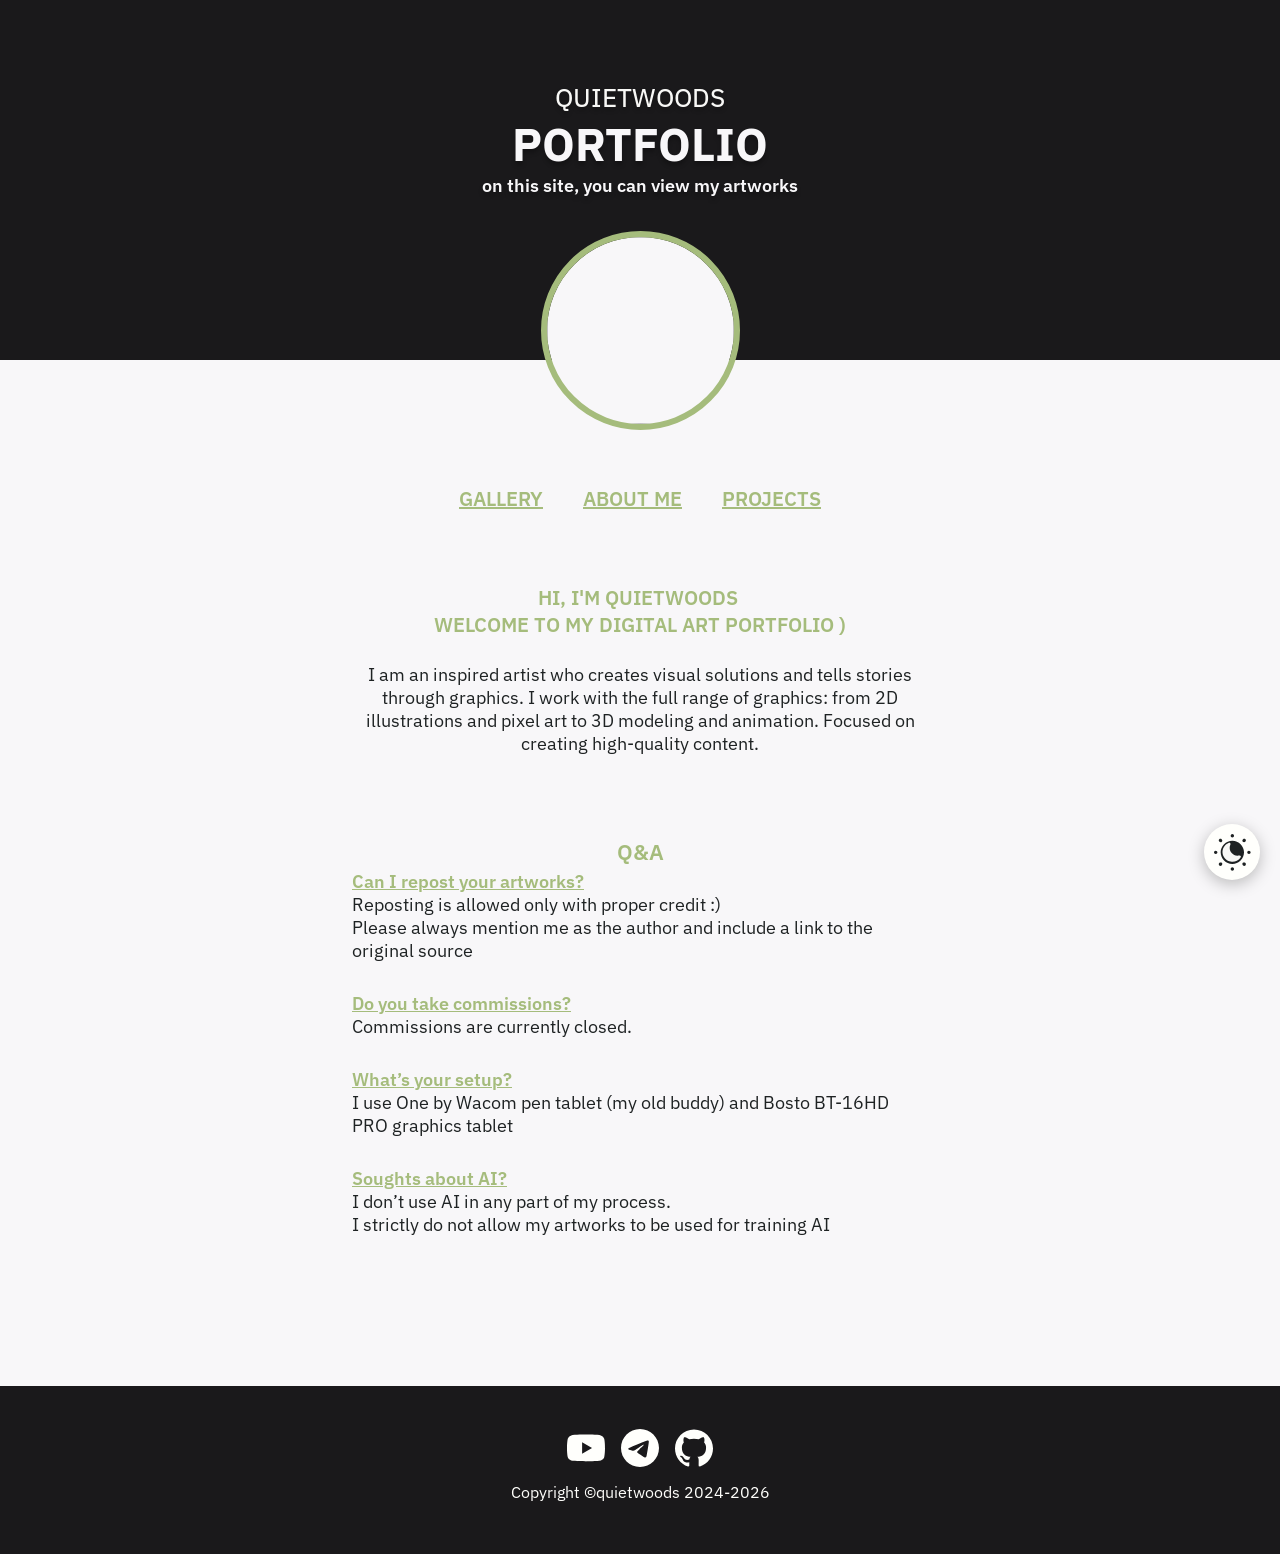
==== about_me.html @ c0ed81be "Add files via upload" ====
<html lang="en">
  <head>
    <meta charset="UTF-8" />
    <meta name="viewport" content="width=device-width, initial-scale=1.0" />
    <link rel="preconnect" href="https://fonts.googleapis.com">
    <link rel="preconnect" href="https://fonts.gstatic.com" crossorigin>
    <link href="https://fonts.googleapis.com/css2?family=IBM+Plex+Sans:ital,wght@0,100..700;1,100..700&display=swap" rel="stylesheet">

    <title>Quietwoods Portfolio</title>   
    <link rel="stylesheet" href="index.css" />
    <link rel="icon" type="image/x-icon" href="img/favicon.ico">
    <script>
      const savedTheme = localStorage.getItem('theme') || 'light';
      document.documentElement.setAttribute('data-theme', savedTheme);
    </script>
  </head>
  <body>
    <div class="desktop">
      <header class="header">
        <div class="header-background"></div>
        <div class="header-content">
          <h1 class="title">QUIETWOODS</h1>
          <h2 class="subtitle">PORTFOLIO</h2>
          <p class="description">on this site, you can view my artworks</p>
          <div class="profile-image">
            <img src="img/pfp/avatar.png">
          </div>
        </div>
      </header>

      <nav class="nav">
        <div class="nav-ellipse">
          <img src="img/pfp/avatar.png">
        </div>
        <ul class="nav-list">
          <li class="nav-item"><a href="index.html" class="nav-link">GALLERY</a></li>
          <li class="nav-item"><a href="about_me.html" class="nav-link">ABOUT ME</a></li>
          <li class="nav-item"><a href="projects.html" class="nav-link-active">PROJECTS</a></li>
        </ul>
        <div class="nav-icon" id="theme-toggle">
          <svg xmlns="http://www.w3.org/2000/svg" width="61" height="61" viewBox="0 0 61 61" fill="none" class="celestial-icon">
            <path d="M30.25 54.7803C31.7625 54.7803 33 56.0178 33 57.5303C32.9999 59.0427 31.7624 60.3896 30.25 60.3896C28.7375 60.3896 27.5 59.2625 27.5 57.75V57.5303C27.5 56.0178 28.7375 54.7803 30.25 54.7803ZM9.01953 47.6025C10.092 46.53 11.825 46.53 12.8975 47.6025C13.97 48.675 13.97 50.408 12.8975 51.4805L12.54 51.8379C12.0176 52.3602 11.3026 52.6347 10.6152 52.6348C9.90023 52.6348 9.21211 52.3604 8.66211 51.8379C7.58967 50.7654 7.58978 49.0325 8.66211 47.96L9.01953 47.6025ZM47.5752 47.6025C48.6476 46.5302 50.3797 46.5302 51.4521 47.6025L51.8096 47.96C52.8821 49.0325 52.8821 50.7654 51.8096 51.8379C51.2871 52.3601 50.5996 52.6348 49.8848 52.6348C49.17 52.6347 48.4825 52.3602 47.9326 51.8379L47.5752 51.4805C46.5027 50.408 46.5027 48.675 47.5752 47.6025ZM30.25 11C40.8815 11 49.5 19.6185 49.5 30.25C49.5 40.8815 40.8815 49.5 30.25 49.5C19.6185 49.5 11 40.8815 11 30.25C11 19.6185 19.6185 11 30.25 11ZM2.75 27.5C4.2625 27.5 5.61035 28.7375 5.61035 30.25C5.61035 31.7625 4.48223 33 2.96973 33H2.75C1.2375 33 0 31.7625 0 30.25C0 28.7375 1.2375 27.5 2.75 27.5ZM57.5303 27.5C59.0427 27.5001 60.3896 28.7376 60.3896 30.25C60.3896 31.7625 59.2625 33 57.75 33H57.5303C56.0178 33 54.7803 31.7625 54.7803 30.25C54.7803 28.7375 56.0178 27.5 57.5303 27.5ZM8.66211 8.66211C9.73455 7.58967 11.4675 7.58979 12.54 8.66211L12.8975 9.01953C13.97 10.092 13.97 11.825 12.8975 12.8975C12.375 13.4474 11.6601 13.7226 10.9727 13.7227C10.2577 13.7227 9.56953 13.4473 9.01953 12.9248L8.66211 12.54C7.58979 11.4675 7.58967 9.73455 8.66211 8.66211ZM47.9326 8.69043C49.0051 7.61793 50.7371 7.61793 51.8096 8.69043C52.8821 9.76293 52.8821 11.4949 51.8096 12.5674L51.4521 12.9248C50.9297 13.4473 50.2423 13.7227 49.5273 13.7227C48.8124 13.7226 48.1252 13.4473 47.5752 12.9248C46.5027 11.8523 46.5028 10.1204 47.5752 9.04785L47.9326 8.69043ZM30.25 0C31.7625 0 33 1.2375 33 2.75C33 4.2625 31.7625 5.61035 30.25 5.61035C28.7375 5.61035 27.5 4.48223 27.5 2.96973V2.75C27.5 1.2375 28.7375 0 30.25 0Z" fill="var(--sun-color, #1E2223)"/>
            <path d="M44.0376 36.3428C43.7876 35.9209 43.0844 35.2647 41.3344 35.5772C40.3657 35.749 39.3813 35.8272 38.3969 35.7803C34.7563 35.624 31.4594 33.9522 29.1626 31.374C27.1313 29.1084 25.8813 26.1553 25.8657 22.9678C25.8657 21.1865 26.2094 19.4678 26.9126 17.8428C27.6001 16.2647 27.1157 15.4365 26.7719 15.0928C26.4126 14.7334 25.5688 14.2334 23.9126 14.9209C17.5219 17.6084 13.5688 24.0147 14.0376 30.874C14.5063 37.3272 19.0376 42.8428 25.0376 44.9209C26.4751 45.4209 27.9907 45.7178 29.5532 45.7803C29.8032 45.7959 30.0532 45.8115 30.3032 45.8115C35.5376 45.8115 40.4438 43.3428 43.5376 39.1397C44.5844 37.6865 44.3032 36.7647 44.0376 36.3428Z" fill="var(--moon-color, #F8F8F6)"/>
          </svg>
        </div>
      </nav>

      <nav class="navigation">
        <ul>
          <li><a href="index.html">GALLERY</a></li>
          <li><a href="about_me.html">ABOUT ME</a></li>
          <li><a href="projects.html">PROJECTS</a></li>
        </ul>
      </nav>

      <div class="autor-info">
        <div class="greeting">
Hi, I'm Quietwoods 
Welcome to my digital art portfolio )
        </div>
        <div class="greeting-info">
I am an inspired artist who creates visual solutions and tells stories through graphics. I work with the full range of graphics: from 2D illustrations and pixel art to 3D modeling and animation. Focused on creating high-quality content.
        </div>

        <div class="greeting qna">
Q&A
        </div>
        <div class="qna-question">Can I repost your artworks?</div>
<div class="qna-question-text">Reposting is allowed only with proper credit :)
Please always mention me as the author and include a link to the original source</div>

        <div class="qna-question">Do you take commissions?</div>
        <div class="qna-question-text">Commissions are currently closed.</div>

        <div class="qna-question">What’s your setup?</div>
        <div class="qna-question-text">I use One by Wacom pen tablet (my old buddy) and Bosto BT-16HD PRO graphics tablet</div>

        <div class="qna-question">Soughts about AI?</div>
        <div class="qna-question-text">I don’t use AI in any part of my process.
I strictly do not allow my artworks to be used for training AI</div>
      </div>

      
      <footer class="footer">
        <div class="social-icons">
          <a href="https://www.youtube.com/@QuietwoodsArt"><svg viewBox="0 0 24 24" fill="currentColor" xmlns="http://www.w3.org/2000/svg" aria-label="YouTube"><path d="M23.498 6.186a3.016 3.016 0 0 0-2.122-2.136C19.505 3.545 12 3.545 12 3.545s-7.505 0-9.377.505A3.017 3.017 0 0 0 .502 6.186C0 8.07 0 12 0 12s0 3.93.502 5.814a3.016 3.016 0 0 0 2.122 2.136c1.871.505 9.376.505 9.376.505s7.505 0 9.377-.505a3.015 3.015 0 0 0 2.122-2.136C24 15.93 24 12 24 12s0-3.93-.502-5.814zM9.545 15.568V8.432L15.818 12l-6.273 3.568z"/></svg></a>
          <!-- <svg viewBox="0 0 24 24" fill="none" stroke="currentColor" stroke-width="2" stroke-linecap="round" stroke-linejoin="round" xmlns="http://www.w3.org/2000/svg" aria-label="Instagram"><rect x="2" y="2" width="20" height="20" rx="5" ry="5"></rect><path d="M16 11.37A4 4 0 1 1 12.63 8 4 4 0 0 1 16 11.37z"></path><line x1="17.5" y1="6.5" x2="17.51" y2="6.5"></line></svg> -->
          <!-- <svg viewBox="0 0 24 24" fill="currentColor" xmlns="http://www.w3.org/2000/svg" aria-label="Discord"><path d="M20.317 4.37a19.791 19.791 0 0 0-4.885-1.515.074.074 0 0 0-.079.037c-.21.375-.444.864-.608 1.25a18.27 18.27 0 0 0-5.487 0 12.64 12.64 0 0 0-.617-1.25.077.077 0 0 0-.079-.037A19.736 19.736 0 0 0 3.677 4.37a.07.07 0 0 0-.032.027C.533 9.046-.32 13.58.099 18.057a.082.082 0 0 0 .031.057 19.9 19.9 0 0 0 5.993 3.03.078.078 0 0 0 .084-.028c.462-.63.874-1.295 1.226-1.994.021-.041.001-.09-.041-.106a13.094 13.094 0 0 1-1.873-.894.077.077 0 0 1-.008-.128c.126-.093.252-.19.372-.287a.075.075 0 0 1 .077-.011c3.92 1.793 8.18 1.793 12.061 0a.073.073 0 0 1 .078.009c.12.099.246.195.373.289a.077.077 0 0 1-.006.127 12.298 12.298 0 0 1-1.873.894.077.077 0 0 0-.041.107c.36.698.772 1.362 1.225 1.993a.076.076 0 0 0 .084.028 19.839 19.839 0 0 0 6.002-3.03.077.077 0 0 0 .032-.054c.5-5.177-.838-9.674-3.549-13.66a.061.061 0 0 0-.031-.03zM8.02 15.33c-1.183 0-2.157-1.085-2.157-2.419 0-1.333.956-2.419 2.156-2.419 1.21 0 2.176 1.096 2.157 2.42 0 1.333-.956 2.418-2.156 2.418zm7.975 0c-1.183 0-2.157-1.085-2.157-2.419 0-1.333.955-2.419 2.156-2.419 1.21 0 2.176 1.096 2.157 2.42 0 1.333-.946 2.418-2.156 2.418z"/></svg> -->
          <a href="https://t.me/quietwoods"><svg width="38" height="38" viewBox="0 0 38 38" fill="currentColor" xmlns="http://www.w3.org/2000/svg" aria-label="Telegram"><path d="M38 19C38 29.4934 29.4934 38 19 38C8.50659 38 0 29.4934 0 19C0 8.50659 8.50659 0 19 0C29.4934 0 38 8.50659 38 19ZM19.6809 14.0266C17.8328 14.7953 14.1394 16.3862 8.6005 18.7994C7.70107 19.1571 7.22991 19.507 7.18702 19.8491C7.11453 20.4274 7.83863 20.6551 8.82466 20.9651C8.95879 21.0073 9.09776 21.051 9.24023 21.0973C10.2103 21.4126 11.5153 21.7816 12.1937 21.7962C12.8091 21.8095 13.4959 21.5558 14.2542 21.0351C19.4293 17.5418 22.1008 15.776 22.2685 15.738C22.3868 15.7111 22.5508 15.6773 22.6619 15.7761C22.773 15.8748 22.7621 16.0618 22.7503 16.112C22.6786 16.4178 19.8362 19.0603 18.3653 20.4278C17.9067 20.8541 17.5815 21.1565 17.515 21.2256C17.366 21.3803 17.2142 21.5266 17.0683 21.6673C16.167 22.5361 15.4912 23.1876 17.1057 24.2516C17.8816 24.7629 18.5025 25.1857 19.1219 25.6075C19.7983 26.0681 20.473 26.5276 21.3459 27.0998C21.5683 27.2456 21.7807 27.397 21.9876 27.5445C22.7748 28.1057 23.482 28.6099 24.3558 28.5295C24.8635 28.4828 25.3879 28.0054 25.6542 26.5816C26.2837 23.2166 27.5209 15.9259 27.8068 12.9215C27.8319 12.6583 27.8004 12.3215 27.7751 12.1736C27.7498 12.0257 27.6969 11.815 27.5047 11.659C27.277 11.4743 26.9256 11.4354 26.7684 11.4381C26.0538 11.4507 24.9574 11.832 19.6809 14.0266Z"/></svg></a>
          <a href="https://github.com/quietwoods24?tab=repositories"><svg viewBox="0 0 24 24" fill="currentColor" xmlns="http://www.w3.org/2000/svg" aria-label="Github"><path d="M12 .297c-6.63 0-12 5.373-12 12 0 5.303 3.438 9.8 8.205 11.385.6.113.82-.258.82-.577 0-.285-.01-1.04-.015-2.04-3.338.724-4.042-1.61-4.042-1.61C4.422 18.07 3.633 17.7 3.633 17.7c-1.087-.744.084-.729.084-.729 1.205.084 1.838 1.236 1.838 1.236 1.07 1.835 2.809 1.305 3.495.998.108-.776.417-1.305.76-1.605-2.665-.3-5.466-1.332-5.466-5.93 0-1.31.465-2.38 1.235-3.22-.135-.303-.54-1.523.105-3.176 0 0 1.005-.322 3.3 1.23.96-.267 1.98-.399 3-.405 1.02.006 2.04.138 3 .405 2.28-1.552 3.285-1.23 3.285-1.23.645 1.653.24 2.873.12 3.176.765.84 1.23 1.91 1.23 3.22 0 4.61-2.805 5.625-5.475 5.92.42.36.81 1.096.81 2.22 0 1.606-.015 2.896-.015 3.286 0 .315.21.69.825.57C20.565 22.092 24 17.592 24 12.297c0-6.627-5.373-12-12-12"/></svg></a>
          <!-- <svg width="38" height="38" viewBox="0 0 38 38" fill="currentColor" xmlns="http://www.w3.org/2000/svg" aria-label="Pinterest"><path d="M19 0C8.50547 0 0 8.50547 0 19C0 27.0527 5.00977 33.9254 12.0754 36.6937C11.9121 35.1871 11.7563 32.8863 12.1422 31.2461C12.491 29.7617 14.3688 21.8055 14.3688 21.8055C14.3688 21.8055 13.7973 20.6699 13.7973 18.9852C13.7973 16.343 15.3262 14.3688 17.2336 14.3688C18.8516 14.3688 19.6383 15.5859 19.6383 17.048C19.6383 18.6809 18.5992 21.1152 18.0648 23.3715C17.6195 25.2641 19.0148 26.8078 20.8777 26.8078C24.2547 26.8078 26.8523 23.2453 26.8523 18.1094C26.8523 13.5598 23.5867 10.3758 18.9184 10.3758C13.5152 10.3758 10.3387 14.4281 10.3387 18.6215C10.3387 20.2543 10.9695 22.0059 11.7562 22.9559C11.9121 23.1414 11.9344 23.3121 11.8898 23.4977C11.7488 24.0988 11.4223 25.3902 11.3629 25.65C11.2813 25.9988 11.0883 26.073 10.7246 25.9023C8.34961 24.7965 6.86523 21.3305 6.86523 18.5398C6.86523 12.543 11.2219 7.04336 19.4156 7.04336C26.0063 7.04336 31.1273 11.7414 31.1273 18.0203C31.1273 24.5664 27.0008 29.8359 21.2711 29.8359C19.3488 29.8359 17.5379 28.834 16.9145 27.6539C16.9145 27.6539 15.9645 31.2832 15.7344 32.1738C15.3039 33.8215 14.1461 35.8922 13.3742 37.1539C15.1555 37.7031 17.0406 38 19 38C29.4945 38 38 29.4945 38 19C38 8.50547 29.4945 0 19 0Z"/></svg> -->
        </div>
        <p class="copyright">Copyright ©quietwoods 2024-2026</p>
      </footer>
    </div>

    
    <script src="script.js"></script>
  </body>
</html>
---- index.css ----
:root {
  --bg-body: #F8F7F9;
  --bg-header: #1A191B;
  --bg-card: #fffffc;
  --bg-image-placeholder: #d9d9d9;
  
  --text-main: #1E2223;
  --text-header: #f8f8f6;
  --text-muted: #3c3840;
  --text-tag-item: #B0AFBA;

  --text-title: #F8F8F6;
  --text-subtitle: #F8F7F9;
  
  --color-accent: #A5BC7C;
  --color-accent-pfp: #A5BC7C;
  --color-primary-link: #A5BC7C;
  --color-footer-text: #fffffc;
  
  --border-tags: rgba(178, 174, 185, 1);
  --shadow-nav: rgba(0, 0, 0, 0.25);
  --shadow-card: rgba(195, 192, 201, 1);
  --shadow-text: rgba(0, 0, 0, 0.25);
  
  --sun-color: #1E2223;
  --moon-color: #F8F8F6;
  --sun-h-color: #A5BC7C;
  --moon-h-color: #F8F8F6;
}

[data-theme="dark"] {
  --bg-body: #070709;
  --bg-header: #2A2727;
  --bg-card: #000003;
  --bg-image-placeholder: #262626;
  
  --text-main: #E1DDDC;
  --text-header: #E1DDDC;
  --text-muted: #E1DDDC;
  --text-tag-item: #4D5146;

  --text-title: #E1DDDC;
  --text-subtitle: #E1DDDC;
  
  --color-accent: #EBBA90;
  --color-accent-pfp: #93653E;
  --color-primary-link: #EBBA90;
  
  --border-tags: rgba(77, 81, 70, 1);
  --shadow-nav: rgba(195, 192, 201, 0.11);
  --shadow-card: rgba(195, 192, 201, 1);
  --shadow-text: rgba(0, 0, 0, 0.5);
  
  --sun-color: #E1DDDC;
  --moon-color: #070709;
  --sun-h-color: #EBBA90;
  --moon-h-color: #070709;
}

*, *::before, *::after {
  box-sizing: border-box;
  margin: 0;
  padding: 0;
}

body {
  font-family: "IBM Plex Sans", sans-serif;
  background-color: var(--bg-body);
  color: var(--text-main);
  transition: background-color 0.3s ease, color 0.3s ease; 
}

p {
  white-space: pre-wrap;
}

a {
  color: var(--color-accent-pfp);
}

.header {
  position: relative;
  text-align: center;
  background-color: var(--bg-header);
  color: var(--text-header);
  padding: 50px 0;
  height: 255px;
  max-height: 255px;
  transition: background-color 0.3s ease, color 0.3s ease;
}

.header-content {
  position: relative;
  z-index: 1;
}

.header .title {
  font-family: "IBM Plex Sans", sans-serif;
  font-size: 26px;
  font-weight: 450;
  margin-top: 30px;
  margin-bottom: 0px;
  color: var(--text-title);
  text-shadow: 0px 3px 4px var(--shadow-text);
}

.header .subtitle {
  font-size: 46px;
  font-weight: 700;
  margin-top: 0px;
  margin-bottom: 0px;
  color: var(--text-subtitle);
  text-shadow: 0px 4px 4px var(--shadow-text);
  transition: color 0.3s ease;
}

.header .description {
  font-size: 18px;
  font-weight: 600;
  color: var(--text-subtitle);
  text-shadow: 0px 4px 4px var(--shadow-text);
  max-width: 400px;
  margin: 0 auto;
  transition: color 0.3s ease;
}

.header-background {
  position: absolute;
  top: 0;
  left: 0;
  right: 0;
  bottom: 0;
  background: var(--bg-header);
  z-index: 0;
  height: 360px;
  transition: background-color 0.3s ease;
}

.profile-image {
  width: 187px;
  height: 187px;
  background-color: var(--bg-body);
  border-radius: 50%;
  outline: 6px solid var(--color-accent-pfp);
  margin: 40px auto 0;
  transition: background-color 0.3s ease, outline-color 0.3s ease;
  overflow: hidden;
}

.profile-image img {
  width: 100%;
  height: 100%;
  object-fit: cover; 
  display: block;
}

.nav {
  position: fixed; 
  top: -250px;
  left: 0;
  right: 0;
  margin: 0 auto;
  transition: top 0.3s ease-in-out, background-color 0.3s ease, box-shadow 0.3s ease; 
  width: clamp(300px, 80%, 1000px); 
  z-index: 999;
  display: flex;
  justify-content: space-between;
  padding: 0 20px;
  align-items: center;
  background-color: var(--bg-body);
  box-shadow: 0 0 12px var(--shadow-nav);
  border-radius: 100px;
}

.nav.nav-visible {
  top: 10px; 
}

.nav-ellipse {
  background-color: var(--bg-body);
  border-radius: 50%;
  border: 4px solid var(--color-accent);
  width: 60px;
  height: 60px;
  margin-right: 20px;
  margin-left: -20px;
  transition: background-color 0.3s ease, border-color 0.3s ease;
  overflow: hidden;
}

.nav-ellipse img {
  width: 100%;
  height: 100%;
  object-fit: cover; 
  display: block;
}

.nav-list {
  display: flex;
  gap: clamp(30px, 6vw, 70px); 
  flex-grow: 1;
  justify-content: center;
  list-style: none;
}

.nav-item {
  font-size: 24px;
  color: var(--text-main);
  font-weight: 400;
  transition: color 0.3s ease;
}

.nav-item:hover {
  color: var(--color-primary-link);
}

.nav-link, .nav-link-active {
  font-family: "IBM Plex Sans", sans-serif;
  text-decoration: none;
  color: currentColor;
}

.nav-link-active {
  color: var(--color-accent-pfp);
  font-weight: 550;
}

.nav-icon {
  position: fixed;
  right: 20px; 
  bottom: 20px; 
  z-index: 1000; 
  width: 56px;
  height: 56px;
  background-color: var(--bg-card);
  border-radius: 50%;
  display: flex;
  align-items: center;
  justify-content: center;
  box-shadow: 0 4px 16px var(--shadow-nav);
  cursor: pointer;
  transition: transform 0.2s ease, background-color 0.3s ease, box-shadow 0.3s ease;
}

.nav-icon svg {
  width: 37px;
  height: 37px;
  color: var(--color-accent);
  transition: color 0.2s ease, transform 0.2s ease;
}

.nav-icon:hover svg {
  transform: scale(1.05) rotate(5deg);
  color: var(--color-primary-link);
}

.nav-icon:active {
  transform: scale(1.1);
}

.nav-icon:hover {
  --sun-color: var(--sun-h-color);
  --moon-color: var(--moon-h-color);
}

.celestial-icon path {
  transition: fill 0.3s ease;
}

.navigation ul {
  margin-top: 210px;
  display: flex;
  justify-content: center;
  gap: 40px;
  list-style: none;
  padding: 20px 0;
  margin-bottom: 25px;
}

.navigation a {
  color: var(--color-primary-link);
  font-family: "IBM Plex Sans", sans-serif;
  font-size: 20px;
  font-weight: 600;
  text-decoration: underline;
  transition: color 0.3s ease;
}

.tags-section {
  display: flex;
  flex-wrap: wrap;
  justify-content: center;
  gap: 10px;
  padding: 12px;
  outline: 2px dashed var(--border-tags);
  width: fit-content;
  max-width: 700px;
  border-radius: 17px;
  margin: 0 auto 25px;
  transition: outline-color 0.3s ease;
}

.tags-section .tag {
  background-color: var(--bg-body);
  border-radius: 100px;
  padding: 3px 15px;
  outline: 2px solid var(--text-main);
  font-size: 16px;
  color: var(--text-main);
  font-family: "Inter", sans-serif;
  transition: background-color 0.3s ease, outline-color 0.3s ease, color 0.3s ease;
  user-select: none;
  display: inline-block;
}

.tag-filter-label {
  display: inline-block;
  cursor: pointer;
  position: relative;
}

.tag-checkbox {
  position: absolute;
  opacity: 0;
  width: 0;
  height: 0;
  pointer-events: none;
}

.tag-filter-label:hover .tag {
  outline-color: var(--color-accent-pfp);
  color: var(--color-accent-pfp);
}

.tag-checkbox:checked + .tag {
  color: var(--color-accent-pfp);
  outline-color: var(--color-accent-pfp);
}

.gallery {
  width: 100%;
  display: grid;
  grid-template-columns: repeat(5, 1fr);
  gap: 10px;
  padding: 10px;
  align-items: start;
  padding-bottom: 30px;
}

.gallery:has(.article-section), 
.gallery.article-feed {
  display: flex;
  flex-direction: column;
  align-items: center;
}

.gallery-column {
  display: flex;
  flex-direction: column;
  gap: 10px;
}

.gallery-column::after {
  content: "";
  display: block;
  height: 120px; 
}

.gallery-item {
  background-color: var(--bg-card);
  border-radius: 16px;
  box-shadow: 0px 0px 0px var(--shadow-card);
  display: inline-grid;
  width: 100%;
  grid-template-rows: max-content 0fr;
  overflow: hidden;
  cursor: pointer;
  transition: grid-template-rows 0.35s cubic-bezier(0.4, 0, 0.2, 1), box-shadow 0.3s ease, background-color 0.3s ease;
}

.gallery-item:hover {
  grid-template-rows: max-content 1fr;
  box-shadow: 0px 0px 4px var(--shadow-card);
}

.gallery-image {
  background-color: var(--bg-image-placeholder);
  width: 100%;
  display: flex; 
  align-items: flex-start;
  overflow: hidden;
  transition: background-color 0s; 
}

.gallery-item:hover .gallery-image {
  background-color: transparent; 
}

.gallery-image img {
  width: 100%;
  height: auto;
  display: block;
  object-fit: cover;
}

.gallery-info {
  display: flex;
  flex-direction: column;
  gap: 13px;
  overflow: hidden;
  padding: 0 15px; 
  background-color: var(--bg-card); 
  transition: padding 0.35s cubic-bezier(0.4, 0, 0.2, 1);
}

.gallery-item:hover .gallery-info {
  padding-top: 15px;
  padding-bottom: 15px;
}

.gallery-info > * {
  opacity: 0;
  transform: translateY(-10px); 
  transition: opacity 0.25s cubic-bezier(0.4, 0, 0.2, 1), transform 0.25s cubic-bezier(0.4, 0, 0.2, 1);
}

.gallery-item:hover .gallery-info > * {
  opacity: 1;
  transform: translateY(0);
}

.gallery-item:hover .artwork-title {
  transition-delay: 0.06s;
}

.gallery-item:hover .artwork-description {
  transition-delay: 0.09s;
}

.gallery-item:hover .tags {
  transition-delay: 0.12s;
}

.artwork-title {
  font-size: 16px;
  color: var(--text-muted);
  transition: color 0.3s ease;
  font-weight: 500;
  margin-top: 0px;
  margin-bottom: 0px;
}

.artwork-description {
  font-size: 13px;
  color: var(--text-muted);
  line-height: 1.4;
  margin: 0;
  transition: color 0.3s ease;
}

.tags {
  display: flex;
  flex-wrap: wrap;
  gap: 5px;
}

.tag-item {
  font-size: 12px;
  color: var(--text-tag-item);
  margin-right: 3px;
  transition: color 0.3s ease;
}

.article-section {
  width: 100%;
  max-width: 777px;
}

.article-card {
  display: flex;
  flex-direction: row;
  background-color: var(--bg-card);
  border-radius: 16px;
  box-shadow: 0px 0px 4px var(--shadow-card);
  overflow: hidden;
  height: 231px;
  transition: background-color 0.3s ease, box-shadow 0.3s ease;
  margin-bottom: 20px;
}

.image-container {
  flex-basis: 231px;
  flex-shrink: 0;
  background: var(--bg-image-placeholder);
  position: relative;
  overflow: hidden;
  border-top-left-radius: 16px;
  border-bottom-left-radius: 16px;
  transition: background-color 0.3s ease;
}

.image-container .article-image {
  width: 100%;
  height: 100%;
  object-fit: cover;
  display: block;
}

.read-article-button {
  position: absolute;
  bottom: 42%;
  left: 50%;
  transform: translateX(-50%);
  display: flex;
  align-items: center;
  gap: 8px;
  background-color: var(--bg-card);
  border-radius: 100px;
  box-shadow: 0px 0px 4px var(--shadow-card);
  padding: 5px 10px;
  text-decoration: none;
  transition: background-color 0.3s ease, box-shadow 0.3s ease, transform 0.2s ease;
  width: 130px;
}

.read-article-button:hover {
  transform: translateX(-50%) scale(1.05);
}

.read-article-button span {
  color: var(--text-main);
  font-size: 16px;
  font-weight: 400;
  transition: color 0.3s ease;
}

.article-icon {
  color: var(--text-main);
}

.article-content {
  flex-grow: 1;
  padding: 15px;
  display: flex;
  flex-direction: column;
  gap: 15px;
}

.article-title {
  font-size: 16px;
  font-weight: 600;
  color: var(--text-main);
  transition: color 0.3s ease;
}

.article-card .tags {
  display: flex;
  flex-wrap: wrap;
  gap: 6px;
}

.article-card .tag {
  font-size: 12px;
  color: var(--text-tag-item);
  font-family: "Inter", sans-serif;
  transition: color 0.3s ease;
}

.article-description {
  font-size: 12px;
  color: var(--text-main);
  text-align: justify;
  height: 135px;
  overflow: hidden;
  transition: color 0.3s ease;
}

.modal-overlay {
  position: fixed;
  top: 0;
  left: 0;
  width: 100%;
  height: 100%;
  background: rgba(0, 0, 0, 0.85);
  display: flex;
  align-items: center;
  justify-content: center;
  opacity: 0;
  visibility: hidden;
  transition: opacity 0.3s ease, visibility 0.3s ease;
  z-index: 1000;
}

.modal-overlay.active {
  opacity: 1;
  visibility: visible;
}

.modal-content {
  display: flex;
  flex-direction: row;
  border-radius: 16px;
  width: 95%;
  max-width: 1380px; 
  height: auto;      
  max-height: 85vh;  
  overflow: hidden;  
  position: relative;
  box-shadow: 0 10px 30px rgba(0, 0, 0, 0.5);
}

[data-theme="dark"] .modal-content,
[data-theme="dark"] .modal-right {
  background-color: var(--bg-card); 
}

.modal-close {
  position: absolute;
  top: 15px;
  right: 20px;
  background: none;      
  color: var(--color-accent) !important;        
  border: none;
  font-size: 36px;       
  cursor: pointer;
  width: auto;           
  height: auto;          
  border-radius: 0;      
  display: flex;
  align-items: center;
  justify-content: center;
  z-index: 10;
  padding: 0;
  line-height: 1;
  transition: transform 0.2s ease, opacity 0.2s ease;
}

.modal-close:hover {
  background: none;      
  opacity: 0.6;          
  transform: scale(1.1); 
}

.modal-left {
  flex: 1.3 1 0%; 
  background-color: var(--modal-bg-color, #1a1c1e);
  display: flex;
  align-items: center;
  justify-content: center;
  position: relative;
  transition: background-color 0.4s ease-in-out; 
}

.modal-media-bg {
  position: absolute;
  top: -10%; 
  left: -10%;
  width: 120%; 
  height: 120%;
  object-fit: cover;
  filter: blur(45px) opacity(0.6); 
  z-index: 0;
  pointer-events: none;
}

.modal-left img, 
.modal-left video {
  display: block;
  width: 100%;
  height: auto;
  max-height: 85vh;
  object-fit: contain; 
}

.modal-right {
  flex: 0.7 1 0%; 
  padding: 35px 25px; 
  display: flex;
  flex-direction: column;
  overflow-y: auto; 
  min-width: 250px; 
  background-color: var(--card-bg, #fffffc); 
}

.modal-title {
  font-size: 24px;
  font-weight: 600;
  color: var(--text-main);
  margin: 0;
  padding-right: 25px;
}

.modal-description {
  font-size: 15px;
  color: var(--text-muted);
  line-height: 1.6;
  margin: 0;
  margin-top: 10px;
  margin-bottom: 20px;
  text-align: justify;
}

.footer {
  width: 100%;
  background-color: var(--bg-header);
  display: flex;
  flex-direction: column;
  align-items: center;
  gap: 15px;
  padding: 43px 20px 52px;
  box-sizing: border-box;
  transition: background-color 0.3s ease;
}

.footer .social-icons {
  display: flex;
  gap: 16px;
}

.footer .social-icons svg {
  width: 38px;
  height: 38px;
  color: var(--color-footer-text);
  transition: transform 0.2s ease, color 0.2s ease;
}

.footer .social-icons svg:hover {
  color: var(--color-accent);
  transform: scale(1.1) rotate(5deg);
}

.footer .copyright {
  font-size: 16px;
  color: var(--color-footer-text);
  text-align: center;
}

.greeting {
  white-space: pre-wrap;
  text-transform: uppercase;
  font-size: 20px;
  font-weight: 600;
  min-width: 320px;
  color: var(--color-primary-link);
  font-family: "IBM Plex Sans", sans-serif;
  width: 50%;
  margin-left: auto;
  margin-right: auto;
  text-align: center;
  margin-bottom: -25px;
}

.greeting-info {
  white-space: pre-wrap;
  font-size: 18px;
  color: var(--text-main);
  font-family: "IBM Plex Sans", sans-serif;
  width: 45%;
  min-width: 320px;
  margin-left: auto;
  margin-right: auto;
  text-align: center;
  margin-bottom: 30px;
}

.qna {
  font-size: 22px;
}

.qna-question {
  white-space: pre-wrap;
  font-weight: 600;
  font-size: 18px;
  color: var(--color-primary-link);
  font-family: "IBM Plex Sans", sans-serif;
  width: 45%;
  min-width: 320px;
  margin-left: auto;
  margin-right: auto;
  text-decoration: underline;
}

.qna-question-text {
  white-space: pre-wrap;
  font-size: 18px;
  color: var(--text-main);
  font-family: "IBM Plex Sans", sans-serif;
  width: 45%;
  min-width: 320px;
  margin-left: auto;
  margin-right: auto;
  margin-bottom: 30px;
}

.autor-info {
  margin-bottom: 150px;
}

@media screen and (max-width: 1600px) {
  .gallery { grid-template-columns: repeat(4, 1fr); }
}

@media screen and (max-width: 1250px) {
  .gallery { grid-template-columns: repeat(3, 1fr); }
}

@media screen and (max-width: 914px) {
  .modal-content {
    flex-direction: column; 
    height: auto;
    max-height: 90vh;
    width: 92%;
    overflow-y: auto; 
  }

  .modal-left {
    width: 100%;
    height: auto;
  }

  .modal-left img, 
  .modal-left video {
    width: 100%;
    height: auto;
    max-height: 45vh; 
    object-fit: contain;
  }

  .modal-right {
    width: 100%;
    height: auto;
    padding: 20px;
    overflow-y: visible;
  }
  
  .modal-close {
    color: var(--color-accent) !important;
    top: 10px;
    right: 15px;
    text-shadow: 0 1px 4px rgba(0,0,0,0.6);
  }
}

@media screen and (max-width: 900px) {
  .gallery { grid-template-columns: repeat(2, 1fr); }
  .article-section { max-width: 95%; }
}

@media screen and (max-width: 750px) {
  .nav-ellipse { display: none; }
  .nav { width: 95%; }
  .nav-list { gap: clamp(10px, 4vw, 30px); padding: 15px 0; }
}

@media screen and (max-width: 550px) {
  .gallery { grid-template-columns: repeat(1, 1fr); }
  .nav-list { gap: clamp(10px, 2.5vw, 30px); }
  
  .article-card {
    flex-direction: column;
    height: auto;
  }
  .image-container {
    flex-basis: auto;
    height: 200px;
    border-bottom-left-radius: 0;
    border-top-right-radius: 16px;
  }
  .article-description {
    height: auto;
  }
}

@media screen and (max-width: 430px) {
  .nav { width: 95%; }
}
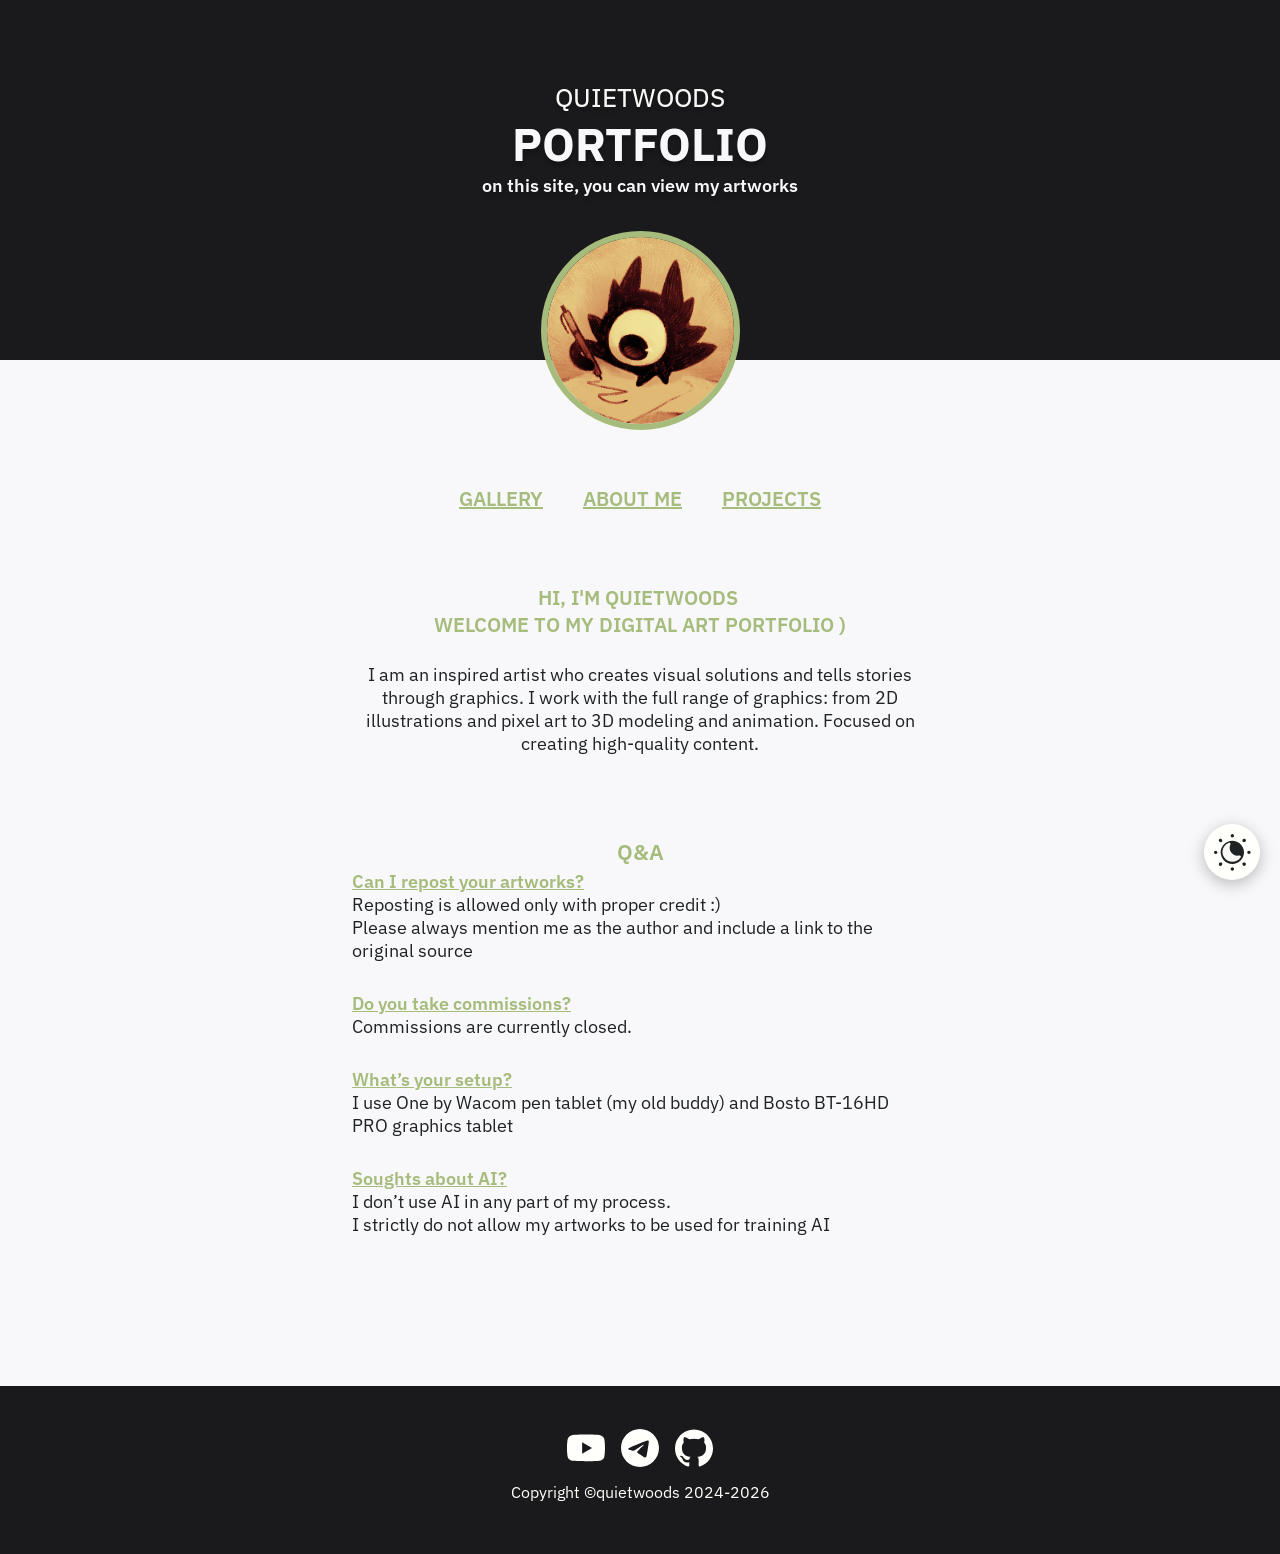
==== commit 4d7ff10d: "Update about_me.html" ====
--- a/about_me.html
+++ b/about_me.html
@@ -34,8 +34,8 @@
         </div>
         <ul class="nav-list">
           <li class="nav-item"><a href="index.html" class="nav-link">GALLERY</a></li>
-          <li class="nav-item"><a href="about_me.html" class="nav-link">ABOUT ME</a></li>
-          <li class="nav-item"><a href="projects.html" class="nav-link-active">PROJECTS</a></li>
+          <li class="nav-item"><a href="about_me.html" class="nav-link-active">ABOUT ME</a></li>
+          <li class="nav-item"><a href="projects.html" class="nav-link">PROJECTS</a></li>
         </ul>
         <div class="nav-icon" id="theme-toggle">
           <svg xmlns="http://www.w3.org/2000/svg" width="61" height="61" viewBox="0 0 61 61" fill="none" class="celestial-icon">
@@ -97,4 +97,4 @@
     
     <script src="script.js"></script>
   </body>
-</html>+</html>
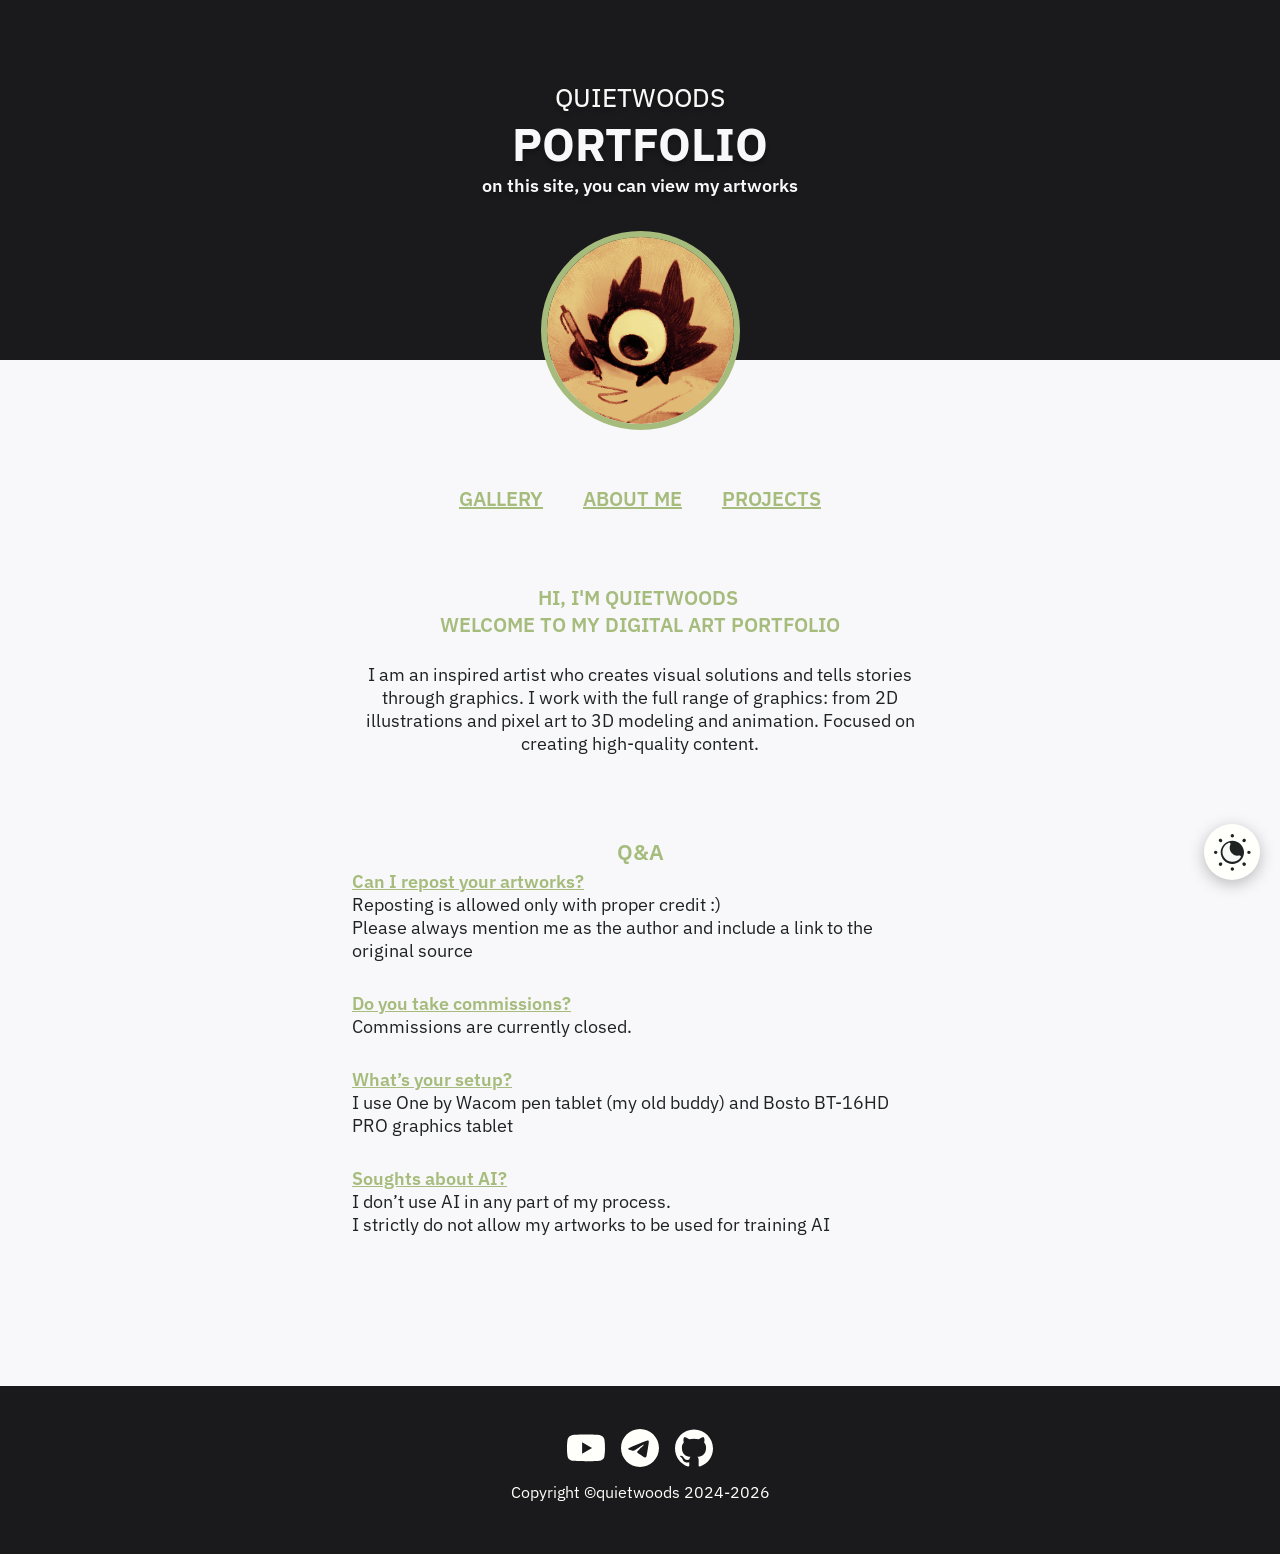
==== commit b4ba0979: "Update print statement from 'Hello' to 'Goodbye'" ====
--- a/about_me.html
+++ b/about_me.html
@@ -56,7 +56,7 @@
       <div class="autor-info">
         <div class="greeting">
 Hi, I'm Quietwoods 
-Welcome to my digital art portfolio )
+Welcome to my digital art portfolio
         </div>
         <div class="greeting-info">
 I am an inspired artist who creates visual solutions and tells stories through graphics. I work with the full range of graphics: from 2D illustrations and pixel art to 3D modeling and animation. Focused on creating high-quality content.
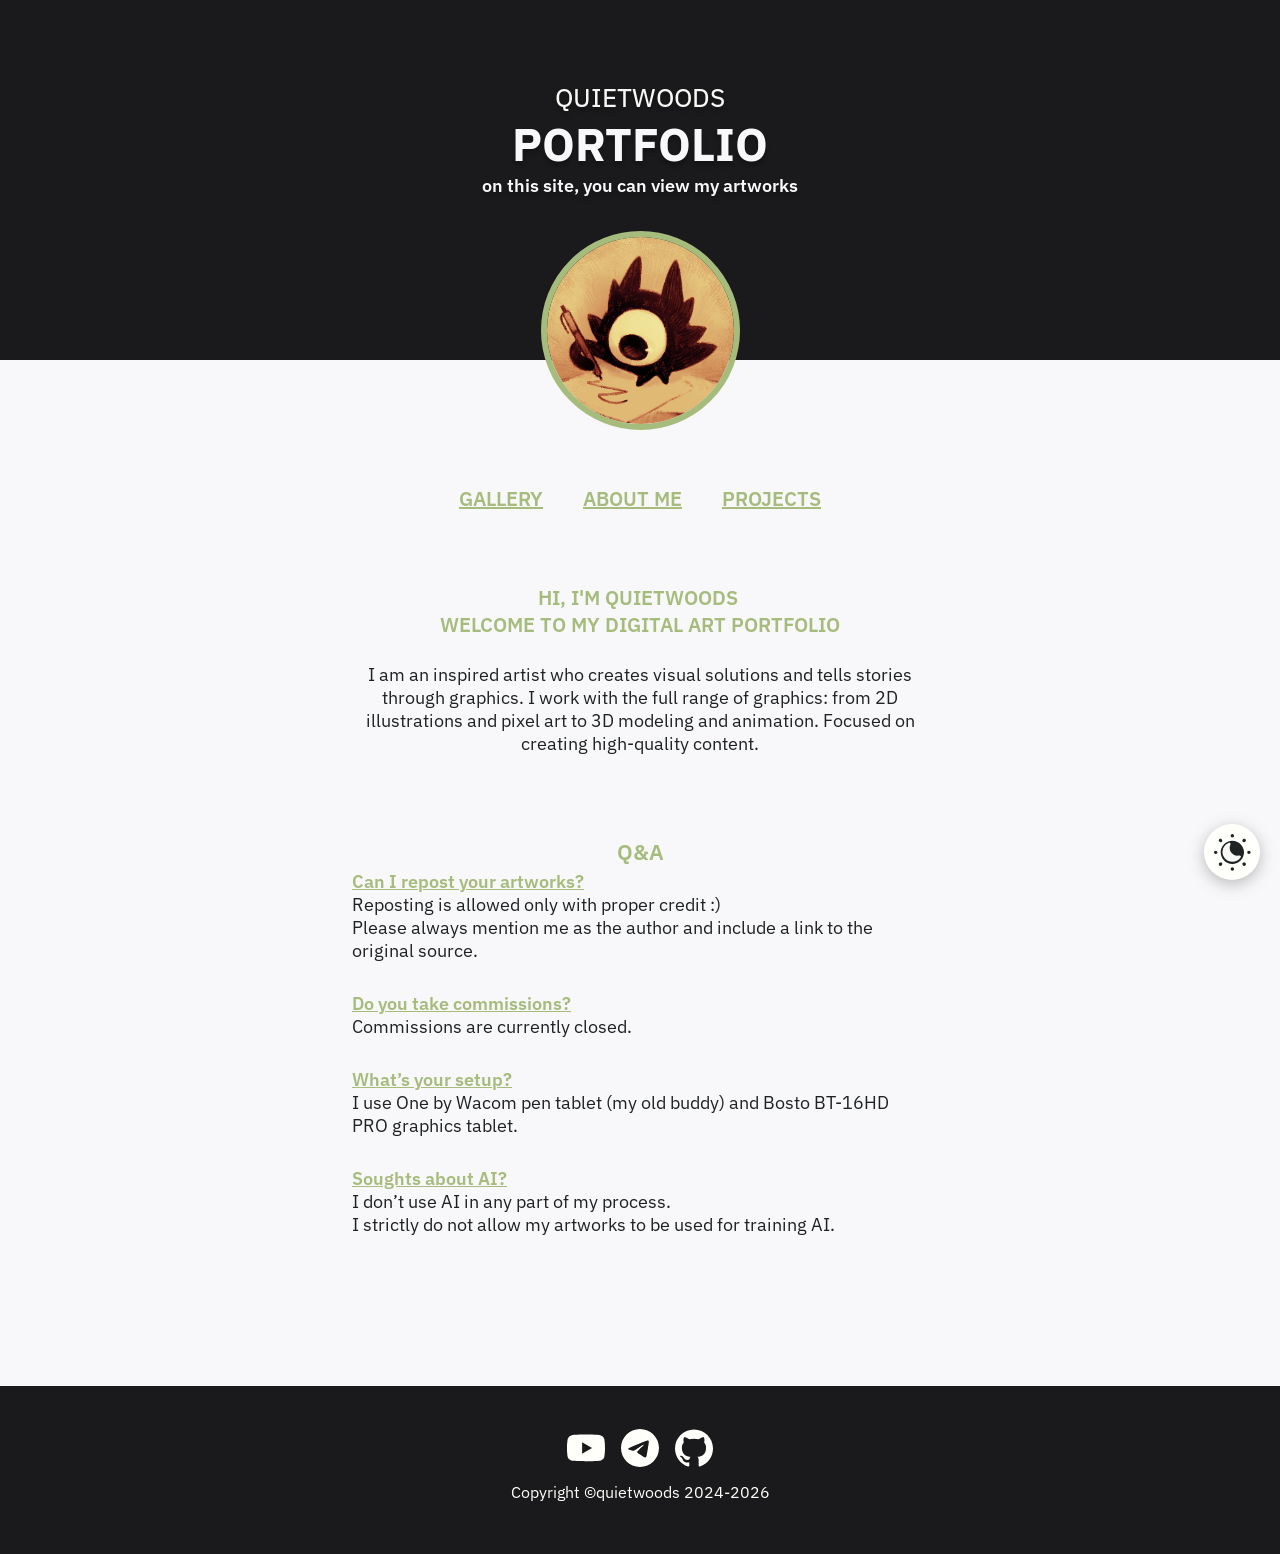
==== commit d07fd08b: "Update fmt.Println message from 'Hello' to 'Goodbye'" ====
--- a/about_me.html
+++ b/about_me.html
@@ -67,17 +67,17 @@
         </div>
         <div class="qna-question">Can I repost your artworks?</div>
 <div class="qna-question-text">Reposting is allowed only with proper credit :)
-Please always mention me as the author and include a link to the original source</div>
+Please always mention me as the author and include a link to the original source.</div>
 
         <div class="qna-question">Do you take commissions?</div>
         <div class="qna-question-text">Commissions are currently closed.</div>
 
         <div class="qna-question">What’s your setup?</div>
-        <div class="qna-question-text">I use One by Wacom pen tablet (my old buddy) and Bosto BT-16HD PRO graphics tablet</div>
+        <div class="qna-question-text">I use One by Wacom pen tablet (my old buddy) and Bosto BT-16HD PRO graphics tablet.</div>
 
         <div class="qna-question">Soughts about AI?</div>
         <div class="qna-question-text">I don’t use AI in any part of my process.
-I strictly do not allow my artworks to be used for training AI</div>
+I strictly do not allow my artworks to be used for training AI.</div>
       </div>
 
       
--- a/index.css
+++ b/index.css
@@ -520,7 +520,7 @@
   padding: 5px 10px;
   text-decoration: none;
   transition: background-color 0.3s ease, box-shadow 0.3s ease, transform 0.2s ease;
-  width: 130px;
+  width: 180px;
 }
 
 .read-article-button:hover {
@@ -873,4 +873,4 @@
 
 @media screen and (max-width: 430px) {
   .nav { width: 95%; }
-}+}
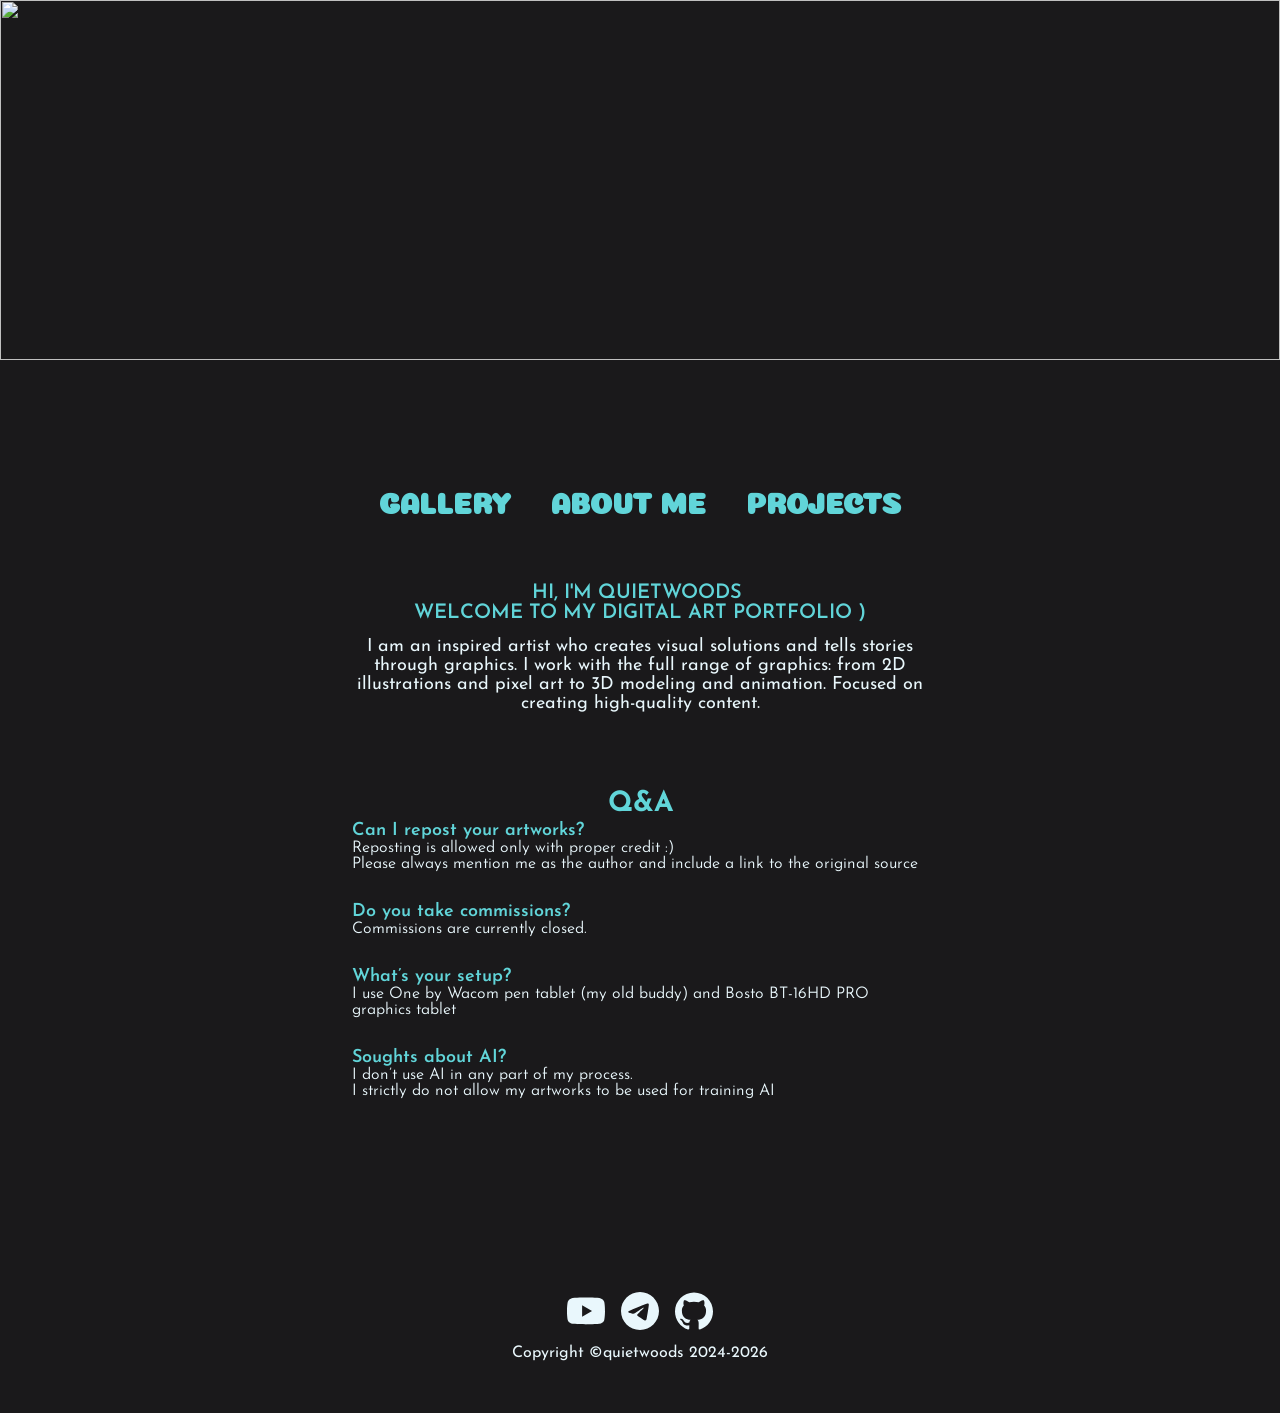
==== commit 55407c89: "Add files via upload" ====
--- a/about_me.html
+++ b/about_me.html
@@ -5,6 +5,14 @@
     <link rel="preconnect" href="https://fonts.googleapis.com">
     <link rel="preconnect" href="https://fonts.gstatic.com" crossorigin>
     <link href="https://fonts.googleapis.com/css2?family=IBM+Plex+Sans:ital,wght@0,100..700;1,100..700&display=swap" rel="stylesheet">
+
+    <link rel="preconnect" href="https://fonts.googleapis.com">
+    <link rel="preconnect" href="https://fonts.gstatic.com" crossorigin>
+    <link href="https://fonts.googleapis.com/css2?family=Coiny&display=swap" rel="stylesheet">
+
+    <link rel="preconnect" href="https://fonts.googleapis.com">
+    <link rel="preconnect" href="https://fonts.gstatic.com" crossorigin>
+    <link href="https://fonts.googleapis.com/css2?family=Josefin+Sans:ital,wght@0,100..700;1,100..700&display=swap" rel="stylesheet">
 
     <title>Quietwoods Portfolio</title>   
     <link rel="stylesheet" href="index.css" />
@@ -17,14 +25,18 @@
   <body>
     <div class="desktop">
       <header class="header">
-        <div class="header-background"></div>
+        <div class="header-background">
+          <img src="img/banner/banner.png">
+        </div>
         <div class="header-content">
-          <h1 class="title">QUIETWOODS</h1>
+
+          <!-- <h1 class="title">QUIETWOODS</h1>
           <h2 class="subtitle">PORTFOLIO</h2>
-          <p class="description">on this site, you can view my artworks</p>
-          <div class="profile-image">
+          <p class="description">on this site, you can view my artworks</p> -->
+
+          <!-- <div class="profile-image">
             <img src="img/pfp/avatar.png">
-          </div>
+          </div> -->
         </div>
       </header>
 
@@ -37,12 +49,12 @@
           <li class="nav-item"><a href="about_me.html" class="nav-link-active">ABOUT ME</a></li>
           <li class="nav-item"><a href="projects.html" class="nav-link">PROJECTS</a></li>
         </ul>
-        <div class="nav-icon" id="theme-toggle">
+        <!-- <div class="nav-icon" id="theme-toggle">
           <svg xmlns="http://www.w3.org/2000/svg" width="61" height="61" viewBox="0 0 61 61" fill="none" class="celestial-icon">
             <path d="M30.25 54.7803C31.7625 54.7803 33 56.0178 33 57.5303C32.9999 59.0427 31.7624 60.3896 30.25 60.3896C28.7375 60.3896 27.5 59.2625 27.5 57.75V57.5303C27.5 56.0178 28.7375 54.7803 30.25 54.7803ZM9.01953 47.6025C10.092 46.53 11.825 46.53 12.8975 47.6025C13.97 48.675 13.97 50.408 12.8975 51.4805L12.54 51.8379C12.0176 52.3602 11.3026 52.6347 10.6152 52.6348C9.90023 52.6348 9.21211 52.3604 8.66211 51.8379C7.58967 50.7654 7.58978 49.0325 8.66211 47.96L9.01953 47.6025ZM47.5752 47.6025C48.6476 46.5302 50.3797 46.5302 51.4521 47.6025L51.8096 47.96C52.8821 49.0325 52.8821 50.7654 51.8096 51.8379C51.2871 52.3601 50.5996 52.6348 49.8848 52.6348C49.17 52.6347 48.4825 52.3602 47.9326 51.8379L47.5752 51.4805C46.5027 50.408 46.5027 48.675 47.5752 47.6025ZM30.25 11C40.8815 11 49.5 19.6185 49.5 30.25C49.5 40.8815 40.8815 49.5 30.25 49.5C19.6185 49.5 11 40.8815 11 30.25C11 19.6185 19.6185 11 30.25 11ZM2.75 27.5C4.2625 27.5 5.61035 28.7375 5.61035 30.25C5.61035 31.7625 4.48223 33 2.96973 33H2.75C1.2375 33 0 31.7625 0 30.25C0 28.7375 1.2375 27.5 2.75 27.5ZM57.5303 27.5C59.0427 27.5001 60.3896 28.7376 60.3896 30.25C60.3896 31.7625 59.2625 33 57.75 33H57.5303C56.0178 33 54.7803 31.7625 54.7803 30.25C54.7803 28.7375 56.0178 27.5 57.5303 27.5ZM8.66211 8.66211C9.73455 7.58967 11.4675 7.58979 12.54 8.66211L12.8975 9.01953C13.97 10.092 13.97 11.825 12.8975 12.8975C12.375 13.4474 11.6601 13.7226 10.9727 13.7227C10.2577 13.7227 9.56953 13.4473 9.01953 12.9248L8.66211 12.54C7.58979 11.4675 7.58967 9.73455 8.66211 8.66211ZM47.9326 8.69043C49.0051 7.61793 50.7371 7.61793 51.8096 8.69043C52.8821 9.76293 52.8821 11.4949 51.8096 12.5674L51.4521 12.9248C50.9297 13.4473 50.2423 13.7227 49.5273 13.7227C48.8124 13.7226 48.1252 13.4473 47.5752 12.9248C46.5027 11.8523 46.5028 10.1204 47.5752 9.04785L47.9326 8.69043ZM30.25 0C31.7625 0 33 1.2375 33 2.75C33 4.2625 31.7625 5.61035 30.25 5.61035C28.7375 5.61035 27.5 4.48223 27.5 2.96973V2.75C27.5 1.2375 28.7375 0 30.25 0Z" fill="var(--sun-color, #1E2223)"/>
             <path d="M44.0376 36.3428C43.7876 35.9209 43.0844 35.2647 41.3344 35.5772C40.3657 35.749 39.3813 35.8272 38.3969 35.7803C34.7563 35.624 31.4594 33.9522 29.1626 31.374C27.1313 29.1084 25.8813 26.1553 25.8657 22.9678C25.8657 21.1865 26.2094 19.4678 26.9126 17.8428C27.6001 16.2647 27.1157 15.4365 26.7719 15.0928C26.4126 14.7334 25.5688 14.2334 23.9126 14.9209C17.5219 17.6084 13.5688 24.0147 14.0376 30.874C14.5063 37.3272 19.0376 42.8428 25.0376 44.9209C26.4751 45.4209 27.9907 45.7178 29.5532 45.7803C29.8032 45.7959 30.0532 45.8115 30.3032 45.8115C35.5376 45.8115 40.4438 43.3428 43.5376 39.1397C44.5844 37.6865 44.3032 36.7647 44.0376 36.3428Z" fill="var(--moon-color, #F8F8F6)"/>
           </svg>
-        </div>
+        </div> -->
       </nav>
 
       <nav class="navigation">
@@ -56,7 +68,7 @@
       <div class="autor-info">
         <div class="greeting">
 Hi, I'm Quietwoods 
-Welcome to my digital art portfolio
+Welcome to my digital art portfolio )
         </div>
         <div class="greeting-info">
 I am an inspired artist who creates visual solutions and tells stories through graphics. I work with the full range of graphics: from 2D illustrations and pixel art to 3D modeling and animation. Focused on creating high-quality content.
@@ -67,17 +79,17 @@
         </div>
         <div class="qna-question">Can I repost your artworks?</div>
 <div class="qna-question-text">Reposting is allowed only with proper credit :)
-Please always mention me as the author and include a link to the original source.</div>
+Please always mention me as the author and include a link to the original source</div>
 
         <div class="qna-question">Do you take commissions?</div>
         <div class="qna-question-text">Commissions are currently closed.</div>
 
         <div class="qna-question">What’s your setup?</div>
-        <div class="qna-question-text">I use One by Wacom pen tablet (my old buddy) and Bosto BT-16HD PRO graphics tablet.</div>
+        <div class="qna-question-text">I use One by Wacom pen tablet (my old buddy) and Bosto BT-16HD PRO graphics tablet</div>
 
         <div class="qna-question">Soughts about AI?</div>
         <div class="qna-question-text">I don’t use AI in any part of my process.
-I strictly do not allow my artworks to be used for training AI.</div>
+I strictly do not allow my artworks to be used for training AI</div>
       </div>
 
       
@@ -97,4 +109,4 @@
     
     <script src="script.js"></script>
   </body>
-</html>
+</html>
--- a/index.css
+++ b/index.css
@@ -1,31 +1,30 @@
 :root {
-  --bg-body: #F8F7F9;
+  --bg-body: #1A191B;
   --bg-header: #1A191B;
-  --bg-card: #fffffc;
-  --bg-image-placeholder: #d9d9d9;
-  
-  --text-main: #1E2223;
-  --text-header: #f8f8f6;
-  --text-muted: #3c3840;
-  --text-tag-item: #B0AFBA;
-
-  --text-title: #F8F8F6;
-  --text-subtitle: #F8F7F9;
-  
-  --color-accent: #A5BC7C;
-  --color-accent-pfp: #A5BC7C;
-  --color-primary-link: #A5BC7C;
-  --color-footer-text: #fffffc;
-  
-  --border-tags: rgba(178, 174, 185, 1);
-  --shadow-nav: rgba(0, 0, 0, 0.25);
-  --shadow-card: rgba(195, 192, 201, 1);
-  --shadow-text: rgba(0, 0, 0, 0.25);
-  
-  --sun-color: #1E2223;
-  --moon-color: #F8F8F6;
-  --sun-h-color: #A5BC7C;
-  --moon-h-color: #F8F8F6;
+  --bg-card: #1A191B;
+  --bg-image-placeholder: #1A191B;
+  
+  --text-main: #E9F7FC;
+  --text-header: #E9F7FC;
+  --text-muted: #E9F7FC;
+  --text-tag-item: #61D5D9;
+
+  --text-title: #E9F7FC;
+  --text-subtitle: #E9F7FC;
+  
+  --color-accent: #61D5D9;
+  --color-accent-pfp: #1A191B;
+  --color-primary-link: #61D5D9;
+  
+  --border-tags: rgba(77, 81, 70, 1);
+  --shadow-nav: rgba(195, 192, 201, 0.11);
+  --shadow-card: rgba(195, 192, 201, 0);
+  --shadow-text: rgba(0, 0, 0, 0.5);
+  
+  --sun-color: #E9F7FC;
+  --moon-color: #070709;
+  --sun-h-color: #61D5D9;
+  --moon-h-color: #070709;
 }
 
 [data-theme="dark"] {
@@ -64,7 +63,7 @@
 }
 
 body {
-  font-family: "IBM Plex Sans", sans-serif;
+  font-family: "Josefin Sans", sans-serif;
   background-color: var(--bg-body);
   color: var(--text-main);
   transition: background-color 0.3s ease, color 0.3s ease; 
@@ -75,7 +74,7 @@
 }
 
 a {
-  color: var(--color-accent-pfp);
+  color: var(--color-accent);
 }
 
 .header {
@@ -95,7 +94,7 @@
 }
 
 .header .title {
-  font-family: "IBM Plex Sans", sans-serif;
+  font-family: "Coiny", system-ui;
   font-size: 26px;
   font-weight: 450;
   margin-top: 30px;
@@ -128,12 +127,20 @@
   position: absolute;
   top: 0;
   left: 0;
-  right: 0;
-  bottom: 0;
+  width: 100%;
+  height: 360px;
+  overflow: hidden;
   background: var(--bg-header);
   z-index: 0;
-  height: 360px;
   transition: background-color 0.3s ease;
+}
+
+.header-background img {
+  display: block;
+  width: 100%;
+  height: 100%;
+  object-fit: cover;
+  object-position: center;
 }
 
 .profile-image {
@@ -142,6 +149,7 @@
   background-color: var(--bg-body);
   border-radius: 50%;
   outline: 6px solid var(--color-accent-pfp);
+  outline-offset: -1px; 
   margin: 40px auto 0;
   transition: background-color 0.3s ease, outline-color 0.3s ease;
   overflow: hidden;
@@ -179,7 +187,10 @@
 .nav-ellipse {
   background-color: var(--bg-body);
   border-radius: 50%;
-  border: 4px solid var(--color-accent);
+
+  outline: 6px solid var(--color-accent-pfp);
+  outline-offset: -1px; 
+  /* border: 4px solid var(--color-accent); */
   width: 60px;
   height: 60px;
   margin-right: 20px;
@@ -215,13 +226,13 @@
 }
 
 .nav-link, .nav-link-active {
-  font-family: "IBM Plex Sans", sans-serif;
+  font-family: "Coiny", sans-serif;
   text-decoration: none;
   color: currentColor;
 }
 
 .nav-link-active {
-  color: var(--color-accent-pfp);
+  color: var(--color-accent);
   font-weight: 550;
 }
 
@@ -278,11 +289,11 @@
 }
 
 .navigation a {
-  color: var(--color-primary-link);
-  font-family: "IBM Plex Sans", sans-serif;
-  font-size: 20px;
+  color: var(--sun-h-color);
+  font-family: "Coiny", system-ui;
+  font-size: 28px;
   font-weight: 600;
-  text-decoration: underline;
+   text-decoration: none;
   transition: color 0.3s ease;
 }
 
@@ -292,11 +303,13 @@
   justify-content: center;
   gap: 10px;
   padding: 12px;
-  outline: 2px dashed var(--border-tags);
+  /* 
+  outline: 2px dashed var(--border-tags);    
+  border-radius: 17px;
+  */
   width: fit-content;
+  margin: 0 auto 25px;
   max-width: 700px;
-  border-radius: 17px;
-  margin: 0 auto 25px;
   transition: outline-color 0.3s ease;
 }
 
@@ -304,10 +317,10 @@
   background-color: var(--bg-body);
   border-radius: 100px;
   padding: 3px 15px;
-  outline: 2px solid var(--text-main);
+  /* outline: 2px solid var(--text-main); */
   font-size: 16px;
   color: var(--text-main);
-  font-family: "Inter", sans-serif;
+  font-family: "Josefin Sans", sans-serif;
   transition: background-color 0.3s ease, outline-color 0.3s ease, color 0.3s ease;
   user-select: none;
   display: inline-block;
@@ -328,13 +341,13 @@
 }
 
 .tag-filter-label:hover .tag {
-  outline-color: var(--color-accent-pfp);
-  color: var(--color-accent-pfp);
+  outline-color: var(--sun-h-color);
+  color: var(--sun-h-color);
 }
 
 .tag-checkbox:checked + .tag {
-  color: var(--color-accent-pfp);
-  outline-color: var(--color-accent-pfp);
+  color: var(--sun-h-color);
+  outline-color: var(--sun-h-color);
 }
 
 .gallery {
@@ -562,7 +575,7 @@
 .article-card .tag {
   font-size: 12px;
   color: var(--text-tag-item);
-  font-family: "Inter", sans-serif;
+  font-family: "Josefin Sans", sans-serif;
   transition: color 0.3s ease;
 }
 
@@ -609,8 +622,8 @@
   box-shadow: 0 10px 30px rgba(0, 0, 0, 0.5);
 }
 
-[data-theme="dark"] .modal-content,
-[data-theme="dark"] .modal-right {
+[data-theme="light"] .modal-content,
+[data-theme="light"] .modal-right {
   background-color: var(--bg-card); 
 }
 
@@ -720,7 +733,7 @@
 .footer .social-icons svg {
   width: 38px;
   height: 38px;
-  color: var(--color-footer-text);
+  color: var(--sun-color);
   transition: transform 0.2s ease, color 0.2s ease;
 }
 
@@ -742,7 +755,7 @@
   font-weight: 600;
   min-width: 320px;
   color: var(--color-primary-link);
-  font-family: "IBM Plex Sans", sans-serif;
+  font-family: "Josefin Sans", sans-serif;
   width: 50%;
   margin-left: auto;
   margin-right: auto;
@@ -754,7 +767,7 @@
   white-space: pre-wrap;
   font-size: 18px;
   color: var(--text-main);
-  font-family: "IBM Plex Sans", sans-serif;
+  font-family: "Josefin Sans", sans-serif;
   width: 45%;
   min-width: 320px;
   margin-left: auto;
@@ -764,7 +777,8 @@
 }
 
 .qna {
-  font-size: 22px;
+  font-size: 28px;
+  font-weight: 700;
 }
 
 .qna-question {
@@ -772,19 +786,19 @@
   font-weight: 600;
   font-size: 18px;
   color: var(--color-primary-link);
-  font-family: "IBM Plex Sans", sans-serif;
+  font-family: "Josefin Sans", sans-serif;
   width: 45%;
   min-width: 320px;
   margin-left: auto;
   margin-right: auto;
-  text-decoration: underline;
 }
 
 .qna-question-text {
   white-space: pre-wrap;
-  font-size: 18px;
-  color: var(--text-main);
-  font-family: "IBM Plex Sans", sans-serif;
+  font-size: 16px;
+  font-weight: 350;
+  color: var(--text-main);
+  font-family: "Josefin Sans", sans-serif;
   width: 45%;
   min-width: 320px;
   margin-left: auto;
@@ -873,4 +887,4 @@
 
 @media screen and (max-width: 430px) {
   .nav { width: 95%; }
-}
+}
